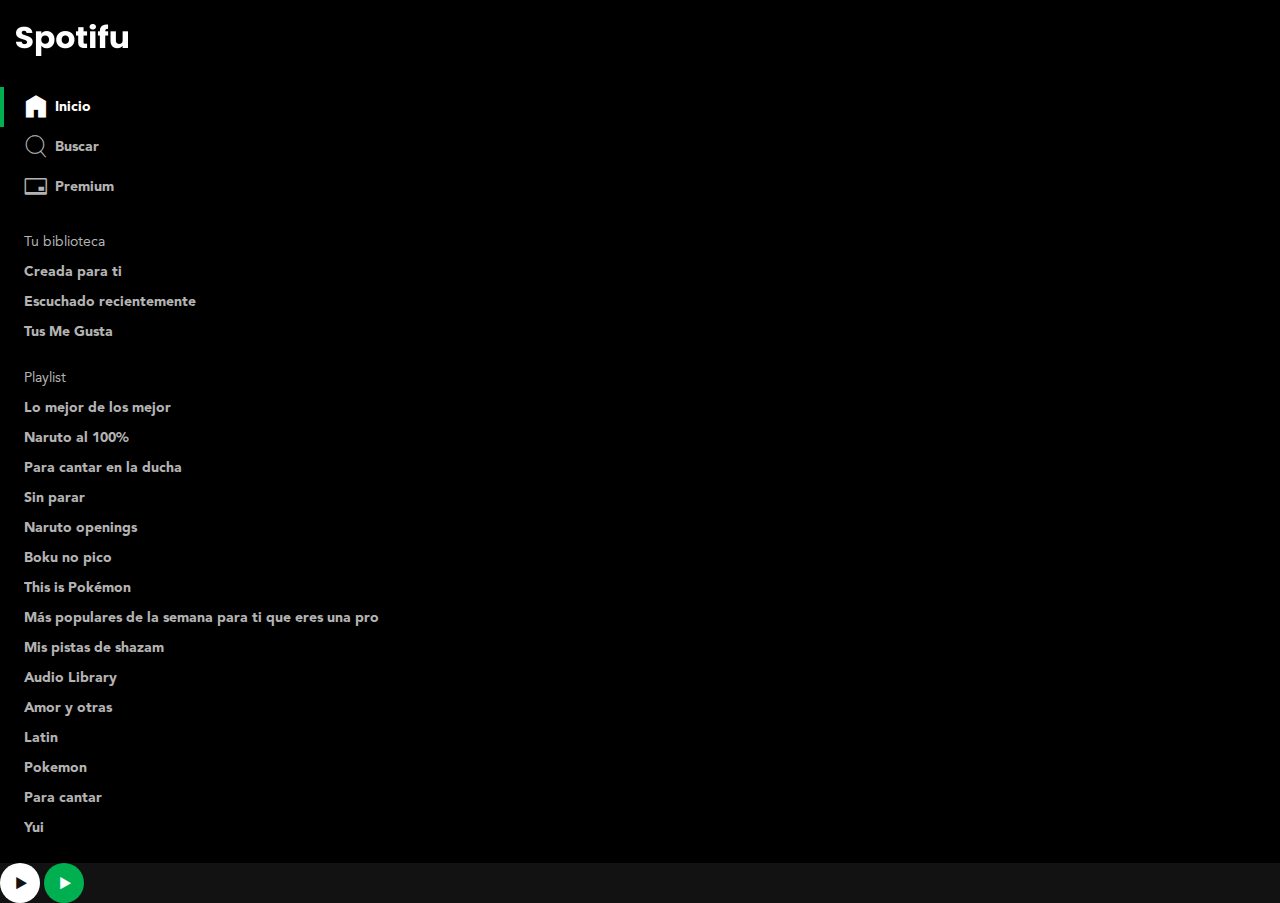
==== index.html @ 64c7693b "Add files via upload" ====
<!DOCTYPE html>
<html lang="en">
  <head>
    <meta charset="UTF-8" />
    <meta http-equiv="X-UA-Compatible" content="IE=edge" />
    <meta name="viewport" content="width=device-width, initial-scale=1.0" />
    <link rel="stylesheet" href="./css/index.css" />

    <meta property="og:title" content="Spotifu" />
    <meta property="og:type" content="website" />
    <meta property="og:url" content="#" />
    <meta
      property="og:image"
      content="https://open.spotifycdn.com/cdn/images/og-image.860da0d8.png"
    />
    <title>Spotifu</title>
  </head>
  <body class="body">
    <div class="sidebar">
      <header class="logo">
        <a href="/" aria-current="page">
          <img
            src="./images/spotifu-logo.png"
            class="logo-image"
            alt="Logo de Spotifu"
            title="Logo de Spotifu"
          />
        </a>
      </header>
      <nav class="menu" aria-label="Principal">
        <ul class="menu-list">
          <li class="menuItem is-active">
            <a href="/" class="link" aria-current="page">
              <i class="icon-home" aria-hidden="true"></i>
              <span>Inicio</span>
            </a>
          </li>
          <li class="menuItem">
            <a href="/" class="link">
              <i class="icon-search" aria-hidden="true"></i>
              <span>Buscar</span>
            </a>
          </li>
          <li class="menuItem">
            <a href="/" class="link">
              <i class="icon-creditCard" aria-hidden="true"></i>
              <span>Premium</span>
            </a>
          </li>
        </ul>
      </nav>
      <nav class="list" aria-labelledby="library-navigation">
        <h2 class="list-title" id="library-navigation">Tu biblioteca</h2>
        <ul class="list-content">
          <li class="list-item"><a href="#" class="link">Creada para ti</a></li>
          <li class="list-item">
            <a href="#" class="link">Escuchado recientemente</a>
          </li>
          <li class="list-item"><a href="#" class="link">Tus Me Gusta</a></li>
        </ul>
      </nav>
      <nav class="list" aria-labelledby="playlist-navigatoion">
        <h2 class="list-title" id="playlist-navigation">Playlist</h2>
        <ul class="list-content">
          <li class="list-item">
            <span class="ellipsis">
              <a href="#" class="link">Lo mejor de los mejor</a>
            </span>
          </li>
          <li class="list-item">
            <span class="ellipsis">
              <a href="#" class="link">Naruto al 100%</a>
            </span>
          </li>
          <li class="list-item">
            <span class="ellipsis">
              <a href="#" class="link">Para cantar en la ducha</a>
            </span>
          </li>
          <li class="list-item">
            <span class="ellipsis">
              <a href="#" class="link">Sin parar</a>
            </span>
          </li>
          <li class="list-item">
            <span class="ellipsis">
              <a href="#" class="link">Naruto openings</a>
            </span>
          </li>
          <li class="list-item">
            <span class="ellipsis">
              <a href="#" class="link">Boku no pico</a>
            </span>
          </li>
          <li class="list-item">
            <span class="ellipsis">
              <a href="#" class="link">This is Pokémon</a>
            </span>
          </li>
          <li class="list-item">
            <span class="ellipsis">
              <a href="#" class="link"
                >Más populares de la semana para ti que eres una pro</a
              >
            </span>
          </li>
          <li class="list-item">
            <span class="ellipsis">
              <a href="#" class="link">Mis pistas de shazam</a>
            </span>
          </li>
          <li class="list-item">
            <span class="ellipsis">
              <a href="#" class="link">Audio Library</a>
            </span>
          </li>
          <li class="list-item">
            <span class="ellipsis">
              <a href="#" class="link">Amor y otras</a>
            </span>
          </li>
          <li class="list-item">
            <span class="ellipsis">
              <a href="#" class="link">Latin</a>
            </span>
          </li>
          <li class="list-item">
            <span class="ellipsis">
              <a href="#" class="link">Pokemon</a>
            </span>
          </li>
          <li class="list-item">
            <span class="ellipsis">
              <a href="#" class="link">Para cantar</a>
            </span>
          </li>
          <li class="list-item">
            <span class="ellipsis">
              <a href="#" class="link">Yui</a>
            </span>
          </li>
        </ul>
      </nav>
    </div>

    <button
      class="buttonIcon is-white"
      aria-label="Reproducir"
      title="Reproducir"
    >
      <i class="icon-play" aria-hidden="true"></i>
    </button>
    <button
      class="buttonIcon is-primary"
      aria-label="Reproducir"
      title="Reproducir"
    >
      <i class="icon-play" aria-hidden="true"></i>
    </button>
  </body>
</html>
---- css/index.css ----
@import "./icons.css";
@import "./fonts.css";
@import "./body.css";
@import "./link.css";
@import "./button-icon.css";
@import "./sidebar.css";
@import "./ellipsis.css";

:root {
  --primary: #00b050;
  --white: #ffffff;
  --gray10: #b3b3b3;
  --gray20: #737373;
  --gray30: #282828;
  --gray40: #181818;
  --gray50: #121212;
  --gray60: #000000;
  --basefontFamily: Avenir, Helvetica, sans-serif;
  --headline1: bold 2rem / normal var(--basefontFamily);
  --headline2: bold 1.5rem/1.75rem var(--basefontFamily);
  --baseFont: normal 0.875rem/1.375rem var(--basefontFamily);
  --baseFontBold: bold 0.875rem/1.375rem var(--basefontFamily);
  --button: bold 0.875rem/1rem var(--basefontFamily);
  --small: normal 0.75em / normal var(--basefontFamily);
}
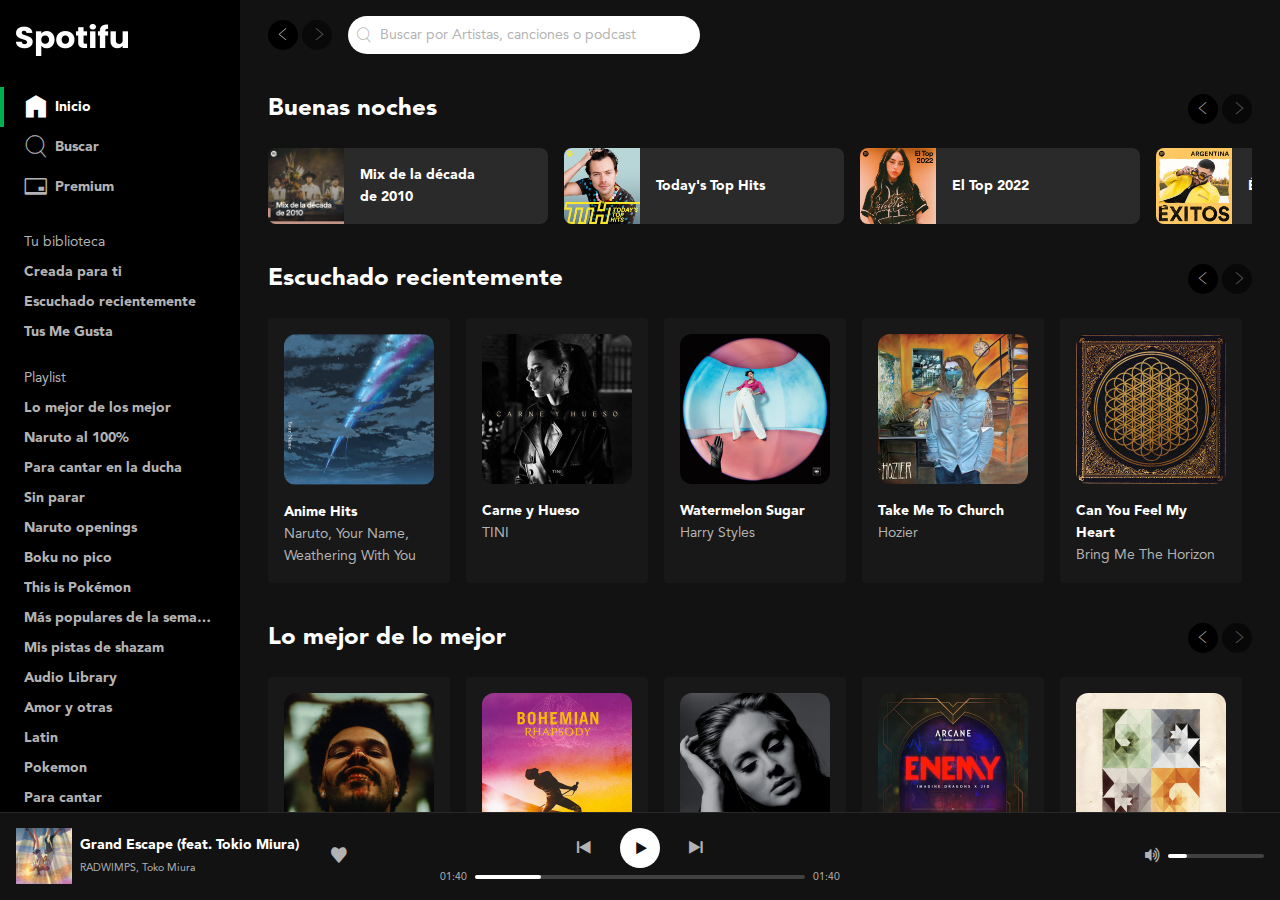
==== commit 61f6fee4: "Add files via upload" ====
--- a/index.html
+++ b/index.html
@@ -6,156 +6,1205 @@
     <meta name="viewport" content="width=device-width, initial-scale=1.0" />
     <link rel="stylesheet" href="./css/index.css" />
 
+    <link
+      rel="apple-touch-icon"
+      sizes="57x57"
+      href="./favicon/apple-icon-57x57.png"
+    />
+    <link
+      rel="apple-touch-icon"
+      sizes="60x60"
+      href="./favicon/apple-icon-60x60.png"
+    />
+    <link
+      rel="apple-touch-icon"
+      sizes="72x72"
+      href="./favicon/apple-icon-72x72.png"
+    />
+    <link
+      rel="apple-touch-icon"
+      sizes="76x76"
+      href="./favicon/apple-icon-76x76.png"
+    />
+    <link
+      rel="apple-touch-icon"
+      sizes="114x114"
+      href="./favicon/apple-icon-114x114.png"
+    />
+    <link
+      rel="apple-touch-icon"
+      sizes="120x120"
+      href="./favicon/apple-icon-120x120.png"
+    />
+    <link
+      rel="apple-touch-icon"
+      sizes="144x144"
+      href="./favicon/apple-icon-144x144.png"
+    />
+    <link
+      rel="apple-touch-icon"
+      sizes="152x152"
+      href="./favicon/apple-icon-152x152.png"
+    />
+    <link
+      rel="apple-touch-icon"
+      sizes="180x180"
+      href="./favicon/apple-icon-180x180.png"
+    />
+    <link
+      rel="icon"
+      type="image/png"
+      sizes="192x192"
+      href="./favicon/android-icon-192x192.png"
+    />
+    <link
+      rel="icon"
+      type="image/png"
+      sizes="32x32"
+      href="./favicon/favicon-32x32.png"
+    />
+    <link
+      rel="icon"
+      type="image/png"
+      sizes="96x96"
+      href="./favicon/favicon-96x96.png"
+    />
+    <link
+      rel="icon"
+      type="image/png"
+      sizes="16x16"
+      href="./favicon/favicon-16x16.png"
+    />
+    <link rel="manifest" href="./favicon/manifest.json" />
+    <meta name="msapplication-TileColor" content="#ffffff" />
+    <meta name="msapplication-TileImage" content="/ms-icon-144x144.png" />
+    <meta name="theme-color" content="#ffffff" />
     <meta property="og:title" content="Spotifu" />
     <meta property="og:type" content="website" />
-    <meta property="og:url" content="#" />
+    <meta property="og:url" content="https://lucaasvera.github.io/spotifu/" />
     <meta
       property="og:image"
       content="https://open.spotifycdn.com/cdn/images/og-image.860da0d8.png"
     />
+    <meta
+      property="og:description"
+      content="Spotifu es un reproductor de musica online."
+    />
     <title>Spotifu</title>
   </head>
   <body class="body">
-    <div class="sidebar">
-      <header class="logo">
-        <a href="/" aria-current="page">
-          <img
-            src="./images/spotifu-logo.png"
-            class="logo-image"
-            alt="Logo de Spotifu"
-            title="Logo de Spotifu"
-          />
-        </a>
-      </header>
-      <nav class="menu" aria-label="Principal">
-        <ul class="menu-list">
-          <li class="menuItem is-active">
-            <a href="/" class="link" aria-current="page">
-              <i class="icon-home" aria-hidden="true"></i>
-              <span>Inicio</span>
-            </a>
-          </li>
-          <li class="menuItem">
-            <a href="/" class="link">
-              <i class="icon-search" aria-hidden="true"></i>
-              <span>Buscar</span>
-            </a>
-          </li>
-          <li class="menuItem">
-            <a href="/" class="link">
-              <i class="icon-creditCard" aria-hidden="true"></i>
-              <span>Premium</span>
-            </a>
-          </li>
-        </ul>
-      </nav>
-      <nav class="list" aria-labelledby="library-navigation">
-        <h2 class="list-title" id="library-navigation">Tu biblioteca</h2>
-        <ul class="list-content">
-          <li class="list-item"><a href="#" class="link">Creada para ti</a></li>
-          <li class="list-item">
-            <a href="#" class="link">Escuchado recientemente</a>
-          </li>
-          <li class="list-item"><a href="#" class="link">Tus Me Gusta</a></li>
-        </ul>
-      </nav>
-      <nav class="list" aria-labelledby="playlist-navigatoion">
-        <h2 class="list-title" id="playlist-navigation">Playlist</h2>
-        <ul class="list-content">
-          <li class="list-item">
-            <span class="ellipsis">
-              <a href="#" class="link">Lo mejor de los mejor</a>
-            </span>
-          </li>
-          <li class="list-item">
-            <span class="ellipsis">
-              <a href="#" class="link">Naruto al 100%</a>
-            </span>
-          </li>
-          <li class="list-item">
-            <span class="ellipsis">
-              <a href="#" class="link">Para cantar en la ducha</a>
-            </span>
-          </li>
-          <li class="list-item">
-            <span class="ellipsis">
-              <a href="#" class="link">Sin parar</a>
-            </span>
-          </li>
-          <li class="list-item">
-            <span class="ellipsis">
-              <a href="#" class="link">Naruto openings</a>
-            </span>
-          </li>
-          <li class="list-item">
-            <span class="ellipsis">
-              <a href="#" class="link">Boku no pico</a>
-            </span>
-          </li>
-          <li class="list-item">
-            <span class="ellipsis">
-              <a href="#" class="link">This is Pokémon</a>
-            </span>
-          </li>
-          <li class="list-item">
-            <span class="ellipsis">
-              <a href="#" class="link"
-                >Más populares de la semana para ti que eres una pro</a
-              >
-            </span>
-          </li>
-          <li class="list-item">
-            <span class="ellipsis">
-              <a href="#" class="link">Mis pistas de shazam</a>
-            </span>
-          </li>
-          <li class="list-item">
-            <span class="ellipsis">
-              <a href="#" class="link">Audio Library</a>
-            </span>
-          </li>
-          <li class="list-item">
-            <span class="ellipsis">
-              <a href="#" class="link">Amor y otras</a>
-            </span>
-          </li>
-          <li class="list-item">
-            <span class="ellipsis">
-              <a href="#" class="link">Latin</a>
-            </span>
-          </li>
-          <li class="list-item">
-            <span class="ellipsis">
-              <a href="#" class="link">Pokemon</a>
-            </span>
-          </li>
-          <li class="list-item">
-            <span class="ellipsis">
-              <a href="#" class="link">Para cantar</a>
-            </span>
-          </li>
-          <li class="list-item">
-            <span class="ellipsis">
-              <a href="#" class="link">Yui</a>
-            </span>
-          </li>
-        </ul>
-      </nav>
+    <div class="layout">
+      <div class="layout-block">
+        <div class="layout-sidebar">
+          <div class="sidebar">
+            <header class="logo">
+              <a href="/" aria-current="page">
+                <img
+                  src="./images/spotifu-logo.png"
+                  class="logo-image"
+                  alt="Logo de Spotifu"
+                  title="Logo de Spotifu"
+                />
+              </a>
+            </header>
+            <nav class="menu" aria-label="Principal">
+              <ul class="menu-list">
+                <li class="menuItem is-active">
+                  <a href="/" class="link" aria-current="page">
+                    <i class="icon-home" aria-hidden="true"></i>
+                    <span>Inicio</span>
+                  </a>
+                </li>
+                <li class="menuItem">
+                  <a href="/" class="link">
+                    <i class="icon-search" aria-hidden="true"></i>
+                    <span>Buscar</span>
+                  </a>
+                </li>
+                <li class="menuItem">
+                  <a href="/" class="link">
+                    <i class="icon-creditCard" aria-hidden="true"></i>
+                    <span>Premium</span>
+                  </a>
+                </li>
+              </ul>
+            </nav>
+            <nav class="list" aria-labelledby="library-navigation">
+              <h2 class="list-title" id="library-navigation">Tu biblioteca</h2>
+              <ul class="list-content">
+                <li class="list-item">
+                  <a href="#" class="link">Creada para ti</a>
+                </li>
+                <li class="list-item">
+                  <a href="#" class="link">Escuchado recientemente</a>
+                </li>
+                <li class="list-item">
+                  <a href="#" class="link">Tus Me Gusta</a>
+                </li>
+              </ul>
+            </nav>
+            <nav class="list" aria-labelledby="playlist-navigatoion">
+              <h2 class="list-title" id="playlist-navigation">Playlist</h2>
+              <ul class="list-content">
+                <li class="list-item">
+                  <span class="ellipsis">
+                    <a href="#" class="link">Lo mejor de los mejor</a>
+                  </span>
+                </li>
+                <li class="list-item">
+                  <span class="ellipsis">
+                    <a href="#" class="link">Naruto al 100%</a>
+                  </span>
+                </li>
+                <li class="list-item">
+                  <span class="ellipsis">
+                    <a href="#" class="link">Para cantar en la ducha</a>
+                  </span>
+                </li>
+                <li class="list-item">
+                  <span class="ellipsis">
+                    <a href="#" class="link">Sin parar</a>
+                  </span>
+                </li>
+                <li class="list-item">
+                  <span class="ellipsis">
+                    <a href="#" class="link">Naruto openings</a>
+                  </span>
+                </li>
+                <li class="list-item">
+                  <span class="ellipsis">
+                    <a href="#" class="link">Boku no pico</a>
+                  </span>
+                </li>
+                <li class="list-item">
+                  <span class="ellipsis">
+                    <a href="#" class="link">This is Pokémon</a>
+                  </span>
+                </li>
+                <li class="list-item">
+                  <span class="ellipsis">
+                    <a href="#" class="link"
+                      >Más populares de la semana para ti que eres una pro</a
+                    >
+                  </span>
+                </li>
+                <li class="list-item">
+                  <span class="ellipsis">
+                    <a href="#" class="link">Mis pistas de shazam</a>
+                  </span>
+                </li>
+                <li class="list-item">
+                  <span class="ellipsis">
+                    <a href="#" class="link">Audio Library</a>
+                  </span>
+                </li>
+                <li class="list-item">
+                  <span class="ellipsis">
+                    <a href="#" class="link">Amor y otras</a>
+                  </span>
+                </li>
+                <li class="list-item">
+                  <span class="ellipsis">
+                    <a href="#" class="link">Latin</a>
+                  </span>
+                </li>
+                <li class="list-item">
+                  <span class="ellipsis">
+                    <a href="#" class="link">Pokemon</a>
+                  </span>
+                </li>
+                <li class="list-item">
+                  <span class="ellipsis">
+                    <a href="#" class="link">Para cantar</a>
+                  </span>
+                </li>
+                <li class="list-item">
+                  <span class="ellipsis">
+                    <a href="#" class="link">Yui</a>
+                  </span>
+                </li>
+              </ul>
+            </nav>
+          </div>
+        </div>
+
+        <div class="layout-main">
+          <div class="page">
+            <div class="sticky">
+              <div class="page-block">
+                <header
+                  class="header"
+                  aria-label="Barra superior y menú del usuario"
+                >
+                  <div class="navigation">
+                    <button
+                      class="navigation-prev"
+                      aria-label="Volver"
+                      title="Volver"
+                    >
+                      <i class="icon-arrowLeft" aria-hidden="true"></i>
+                    </button>
+                    <button
+                      class="navigation-next"
+                      disabled
+                      aria-label="Avanzar"
+                      title="Avanzar"
+                    >
+                      <i class="icon-arrowRight" aria-hidden="true"></i>
+                    </button>
+                  </div>
+                  <form
+                    class="search"
+                    role="search"
+                    aria-label="Buscar por Artistas, canciones o podcast"
+                  >
+                    <i class="icon-search" aria-hidden="true"></i>
+                    <input
+                      type="search"
+                      placeholder="Buscar por Artistas, canciones o podcast"
+                    />
+                  </form>
+                </header>
+              </div>
+            </div>
+            <main class="page-block">
+              <section class="playlistList" aria-labelledby="region1">
+                <div class="playlistList-top">
+                  <h2 class="playlistList-title" id="region1">Buenas noches</h2>
+                  <div class="navigation">
+                    <button
+                      class="navigation-prev"
+                      aria-label="Volver"
+                      title="Volver"
+                    >
+                      <i class="icon-arrowLeft" aria-hidden="true"></i>
+                    </button>
+                    <button
+                      class="navigation-next"
+                      disabled
+                      aria-label="Avanzar"
+                      title="Avanzar"
+                    >
+                      <i class="icon-arrowRight" aria-hidden="true"></i>
+                    </button>
+                  </div>
+                </div>
+                <div class="playlistList-container">
+                  <div class="playlistB">
+                    <div class="playlistB-cover">
+                      <img
+                        src="./images/mix-de-la-decada-de-2010.png"
+                        width="76"
+                        height="76"
+                        alt="Cover de la playlist Mix de la decada de 2010"
+                      />
+                    </div>
+                    <div class="playlistB-details">
+                      <h3 class="playlistB-title">Mix de la década de 2010</h3>
+
+                      <div class="playlistB-control">
+                        <button
+                          class="buttonIcon is-primary"
+                          title="Reproducir la lista de reproducción Mix de la década de 2010"
+                          aria-label="Reproducir la lista de reproducción Mix de la década de 2010"
+                        >
+                          <i class="icon-play" aria-hidden="true"></i>
+                        </button>
+                      </div>
+                    </div>
+                  </div>
+                  <div class="playlistB">
+                    <div class="playlistB-cover">
+                      <img
+                        src="./images/today-top-hits.png"
+                        width="76"
+                        height="76"
+                        alt="Cover de la playlist Today's top hits"
+                      />
+                    </div>
+                    <div class="playlistB-details">
+                      <h3 class="playlistB-title">Today's Top Hits</h3>
+
+                      <div class="playlistB-control">
+                        <button
+                          class="buttonIcon is-primary"
+                          title="Reproducir la lista de reproducción Today's Top Hits"
+                          aria-label="Reproducir la lista de reproducción Today's Top Hits"
+                        >
+                          <i class="icon-play" aria-hidden="true"></i>
+                        </button>
+                      </div>
+                    </div>
+                  </div>
+                  <div class="playlistB">
+                    <div class="playlistB-cover">
+                      <img
+                        src="./images/top-2022.png"
+                        width="76"
+                        height="76"
+                        alt="Cover de la playlist El Top 2022"
+                      />
+                    </div>
+                    <div class="playlistB-details">
+                      <h3 class="playlistB-title">El Top 2022</h3>
+
+                      <div class="playlistB-control">
+                        <button
+                          class="buttonIcon is-primary"
+                          title="Reproducir la lista de reproducción El Top 2022"
+                          aria-label="Reproducir la lista de reproducción El Top 2022"
+                        >
+                          <i class="icon-play" aria-hidden="true"></i>
+                        </button>
+                      </div>
+                    </div>
+                  </div>
+                  <div class="playlistB">
+                    <div class="playlistB-cover">
+                      <img
+                        src="./images/exitos-argentina.png"
+                        width="76"
+                        height="76"
+                        alt="Cover de la playlist Éxitos Argentina"
+                      />
+                    </div>
+                    <div class="playlistB-details">
+                      <h3 class="playlistB-title">Éxitos Argentina</h3>
+
+                      <div class="playlistB-control">
+                        <button
+                          class="buttonIcon is-primary"
+                          title="Reproducir la lista de reproducción Éxitos Argentina"
+                          aria-label="Reproducir la lista de reproducción Éxitos Argentina"
+                        >
+                          <i class="icon-play" aria-hidden="true"></i>
+                        </button>
+                      </div>
+                    </div>
+                  </div>
+                  <div class="playlistB">
+                    <div class="playlistB-cover">
+                      <img
+                        src="./images/la-lista-pop.png"
+                        width="76"
+                        height="76"
+                        alt="Cover de la playlist La Lista Pop"
+                      />
+                    </div>
+                    <div class="playlistB-details">
+                      <h3 class="playlistB-title">La Lista Pop</h3>
+
+                      <div class="playlistB-control">
+                        <button
+                          class="buttonIcon is-primary"
+                          title="Reproducir la lista de reproducción La Lista Pop"
+                          aria-label="Reproducir la lista de reproducción La Lista Pop"
+                        >
+                          <i class="icon-play" aria-hidden="true"></i>
+                        </button>
+                      </div>
+                    </div>
+                  </div>
+                  <div class="playlistB">
+                    <div class="playlistB-cover">
+                      <img
+                        src="./images/rock-nacional.png"
+                        width="76"
+                        height="76"
+                        alt="Cover de la playlist Rock Nacional"
+                      />
+                    </div>
+                    <div class="playlistB-details">
+                      <h3 class="playlistB-title">Rock Nacional</h3>
+
+                      <div class="playlistB-control">
+                        <button
+                          class="buttonIcon is-primary"
+                          title="Reproducir la lista de reproducción Rock Nacional"
+                          aria-label="Reproducir la lista de reproducción Rock Nacional"
+                        >
+                          <i class="icon-play" aria-hidden="true"></i>
+                        </button>
+                      </div>
+                    </div>
+                  </div>
+                  <div class="playlistB">
+                    <div class="playlistB-cover">
+                      <img
+                        src="./images/mix-de-los-90.png"
+                        width="76"
+                        height="76"
+                        alt="Cover de la playlist Mix de los 90"
+                      />
+                    </div>
+                    <div class="playlistB-details">
+                      <h3 class="playlistB-title">Mix de los 90</h3>
+
+                      <div class="playlistB-control">
+                        <button
+                          class="buttonIcon is-primary"
+                          title="Reproducir la lista de reproducción Mix de los 90"
+                          aria-label="Reproducir la lista de reproducción Mix de los 90"
+                        >
+                          <i class="icon-play" aria-hidden="true"></i>
+                        </button>
+                      </div>
+                    </div>
+                  </div>
+                  <div class="playlistB">
+                    <div class="playlistB-cover">
+                      <img
+                        src="./images/mix-reggaeton.png"
+                        width="76"
+                        height="76"
+                        alt="Cover de la playlist Mix Reggaeton"
+                      />
+                    </div>
+                    <div class="playlistB-details">
+                      <h3 class="playlistB-title">Mix Reggaeton</h3>
+
+                      <div class="playlistB-control">
+                        <button
+                          class="buttonIcon is-primary"
+                          title="Reproducir la lista de reproducción Mix Reggaeton"
+                          aria-label="Reproducir la lista de reproducción Mix Reggaeton"
+                        >
+                          <i class="icon-play" aria-hidden="true"></i>
+                        </button>
+                      </div>
+                    </div>
+                  </div>
+                  <div class="playlistB">
+                    <div class="playlistB-cover">
+                      <img
+                        src="./images/mix-de-chill.png"
+                        width="76"
+                        height="76"
+                        alt="Cover de la playlist Mix de chill"
+                      />
+                    </div>
+                    <div class="playlistB-details">
+                      <h3 class="playlistB-title">Mix de chill</h3>
+
+                      <div class="playlistB-control">
+                        <button
+                          class="buttonIcon is-primary"
+                          title="Reproducir la lista de reproducción Mix de chill"
+                          aria-label="Reproducir la lista de reproducción Mix de chill"
+                        >
+                          <i class="icon-play" aria-hidden="true"></i>
+                        </button>
+                      </div>
+                    </div>
+                  </div>
+                </div>
+              </section>
+
+              <section class="playlistList" aria-labelledby="region2">
+                <div class="playlistList-top">
+                  <h2 class="playlistList-title" id="region2">
+                    Escuchado recientemente
+                  </h2>
+                  <div class="navigation">
+                    <button
+                      class="navigation-prev"
+                      aria-label="Volver"
+                      title="Volver"
+                    >
+                      <i class="icon-arrowLeft" aria-hidden="true"></i>
+                    </button>
+                    <button
+                      class="navigation-next"
+                      disabled
+                      aria-label="Avanzar"
+                      title="Avanzar"
+                    >
+                      <i class="icon-arrowRight" aria-hidden="true"></i>
+                    </button>
+                  </div>
+                </div>
+                <div class="playlistList-container">
+                  <div class="playlistA">
+                    <div class="playlistA-cover">
+                      <img
+                        src="./images/anime-hits.png"
+                        width="150"
+                        height="150"
+                        alt="Cover de la playlist Anime Hits"
+                      />
+                      <button
+                        class="buttonIcon is-primary"
+                        aria-label="Reproducir"
+                        title="Reproducir"
+                      >
+                        <i class="icon-play" aria-hidden="true"></i>
+                      </button>
+                    </div>
+                    <h3 class="playlistA-title">Anime Hits</h3>
+                    <h4 class="playlistA-description">
+                      Naruto, Your Name, Weathering With You
+                    </h4>
+                  </div>
+                  <div class="playlistA">
+                    <div class="playlistA-cover">
+                      <img
+                        src="./images/tini-carne-y-hueso.png"
+                        width="150"
+                        height="150"
+                        alt="Cover de la playlist Carne y Hueso"
+                      />
+                      <button
+                        class="buttonIcon is-primary"
+                        aria-label="Reproducir"
+                        title="Reproducir"
+                      >
+                        <i class="icon-play" aria-hidden="true"></i>
+                      </button>
+                    </div>
+                    <h3 class="playlistA-title">Carne y Hueso</h3>
+                    <h4 class="playlistA-description">TINI</h4>
+                  </div>
+                  <div class="playlistA">
+                    <div class="playlistA-cover">
+                      <img
+                        src="./images/watermelon-sugar-harry.png"
+                        width="150"
+                        height="150"
+                        alt="Cover de la playlist Watermelon Sugar"
+                      />
+                      <button
+                        class="buttonIcon is-primary"
+                        aria-label="Reproducir"
+                        title="Reproducir"
+                      >
+                        <i class="icon-play" aria-hidden="true"></i>
+                      </button>
+                    </div>
+                    <h3 class="playlistA-title">Watermelon Sugar</h3>
+                    <h4 class="playlistA-description">Harry Styles</h4>
+                  </div>
+                  <div class="playlistA">
+                    <div class="playlistA-cover">
+                      <img
+                        src="./images/take-me-to-church.png"
+                        width="150"
+                        height="150"
+                        alt="Cover de la playlist Take Me To Church"
+                      />
+                      <button
+                        class="buttonIcon is-primary"
+                        aria-label="Reproducir"
+                        title="Reproducir"
+                      >
+                        <i class="icon-play" aria-hidden="true"></i>
+                      </button>
+                    </div>
+                    <h3 class="playlistA-title">Take Me To Church</h3>
+                    <h4 class="playlistA-description">Hozier</h4>
+                  </div>
+                  <div class="playlistA">
+                    <div class="playlistA-cover">
+                      <img
+                        src="./images/can-you-feel-my-heart.png"
+                        width="150"
+                        height="150"
+                        alt="Cover de la playlist Can You Feel My Heart"
+                      />
+                      <button
+                        class="buttonIcon is-primary"
+                        aria-label="Reproducir"
+                        title="Reproducir"
+                      >
+                        <i class="icon-play" aria-hidden="true"></i>
+                      </button>
+                    </div>
+                    <h3 class="playlistA-title">Can You Feel My Heart</h3>
+                    <h4 class="playlistA-description">Bring Me The Horizon</h4>
+                  </div>
+                  <div class="playlistA">
+                    <div class="playlistA-cover">
+                      <img
+                        src="./images/n5-lali.png"
+                        width="150"
+                        height="150"
+                        alt="Cover de la playlist N5"
+                      />
+                      <button
+                        class="buttonIcon is-primary"
+                        aria-label="Reproducir"
+                        title="Reproducir"
+                      >
+                        <i class="icon-play" aria-hidden="true"></i>
+                      </button>
+                    </div>
+                    <h3 class="playlistA-title">N5</h3>
+                    <h4 class="playlistA-description">Lali</h4>
+                  </div>
+                  <div class="playlistA">
+                    <div class="playlistA-cover">
+                      <img
+                        src="./images/fresh-mau-ricky.png"
+                        width="150"
+                        height="150"
+                        alt="Cover de la playlist Fresh"
+                      />
+                      <button
+                        class="buttonIcon is-primary"
+                        aria-label="Reproducir"
+                        title="Reproducir"
+                      >
+                        <i class="icon-play" aria-hidden="true"></i>
+                      </button>
+                    </div>
+                    <h3 class="playlistA-title">Fresh</h3>
+                    <h4 class="playlistA-description">Mau y Ricky</h4>
+                  </div>
+                  <div class="playlistA">
+                    <div class="playlistA-cover">
+                      <img
+                        src="./images/bohemian-rhapsody-queen.png"
+                        width="150"
+                        height="150"
+                        alt="Cover de la playlist Bohemian Rhapsody"
+                      />
+                      <button
+                        class="buttonIcon is-primary"
+                        aria-label="Reproducir"
+                        title="Reproducir"
+                      >
+                        <i class="icon-play" aria-hidden="true"></i>
+                      </button>
+                    </div>
+                    <h3 class="playlistA-title">Bohemian Rhapsody</h3>
+                    <h4 class="playlistA-description">Queen</h4>
+                  </div>
+                  <div class="playlistA">
+                    <div class="playlistA-cover">
+                      <img
+                        src="./images/believer-imagine-dragons.png"
+                        width="150"
+                        height="150"
+                        alt="Cover de la playlist Believer"
+                      />
+                      <button
+                        class="buttonIcon is-primary"
+                        aria-label="Reproducir"
+                        title="Reproducir"
+                      >
+                        <i class="icon-play" aria-hidden="true"></i>
+                      </button>
+                    </div>
+                    <h3 class="playlistA-title">Believer</h3>
+                    <h4 class="playlistA-description">Imagine Dragons</h4>
+                  </div>
+                </div>
+              </section>
+              <section class="playlistList" aria-labelledby="region3">
+                <div class="playlistList-top">
+                  <h2 class="playlistList-title" id="region3">
+                    Lo mejor de lo mejor
+                  </h2>
+                  <div class="navigation">
+                    <button
+                      class="navigation-prev"
+                      aria-label="Volver"
+                      title="Volver"
+                    >
+                      <i class="icon-arrowLeft" aria-hidden="true"></i>
+                    </button>
+                    <button
+                      class="navigation-next"
+                      disabled
+                      aria-label="Avanzar"
+                      title="Avanzar"
+                    >
+                      <i class="icon-arrowRight" aria-hidden="true"></i>
+                    </button>
+                  </div>
+                </div>
+                <div class="playlistList-container">
+                  <div class="playlistA">
+                    <div class="playlistA-cover">
+                      <img
+                        src="./images/save-your-tears.png"
+                        width="150"
+                        height="150"
+                        alt="Cover de la cancion Save Your Tears"
+                      />
+                      <button
+                        class="buttonIcon is-primary"
+                        aria-label="Reproducir"
+                        title="Reproducir"
+                      >
+                        <i class="icon-play" aria-hidden="true"></i>
+                      </button>
+                    </div>
+                    <h3 class="playlistA-title">Save Your Tears</h3>
+                    <h4 class="playlistA-description">The Weeknd</h4>
+                  </div>
+                  <div class="playlistA">
+                    <div class="playlistA-cover">
+                      <img
+                        src="./images/the-show-must-go-on.png"
+                        width="150"
+                        height="150"
+                        alt="Cover de la cancion The Show Must Go On"
+                      />
+                      <button
+                        class="buttonIcon is-primary"
+                        aria-label="Reproducir"
+                        title="Reproducir"
+                      >
+                        <i class="icon-play" aria-hidden="true"></i>
+                      </button>
+                    </div>
+                    <h3 class="playlistA-title">The Show Must Go On</h3>
+                    <h4 class="playlistA-description">Queen</h4>
+                  </div>
+                  <div class="playlistA">
+                    <div class="playlistA-cover">
+                      <img
+                        src="./images/dont-you-remember.png"
+                        width="150"
+                        height="150"
+                        alt="Cover de la cancion Don't You Remember"
+                      />
+                      <button
+                        class="buttonIcon is-primary"
+                        aria-label="Reproducir"
+                        title="Reproducir"
+                      >
+                        <i class="icon-play" aria-hidden="true"></i>
+                      </button>
+                    </div>
+                    <h3 class="playlistA-title">Don't You Remember</h3>
+                    <h4 class="playlistA-description">Adele</h4>
+                  </div>
+                  <div class="playlistA">
+                    <div class="playlistA-cover">
+                      <img
+                        src="./images/enemy.png"
+                        width="150"
+                        height="150"
+                        alt="Cover de la cancion Enemy"
+                      />
+                      <button
+                        class="buttonIcon is-primary"
+                        aria-label="Reproducir"
+                        title="Reproducir"
+                      >
+                        <i class="icon-play" aria-hidden="true"></i>
+                      </button>
+                    </div>
+                    <h3 class="playlistA-title">Enemy (with JID)</h3>
+                    <h4 class="playlistA-description">Imagine Dragons</h4>
+                  </div>
+                  <div class="playlistA">
+                    <div class="playlistA-cover">
+                      <img
+                        src="./images/somebody-that-i-used-to-know.png"
+                        width="150"
+                        height="150"
+                        alt="Cover de la cancion Somebody That I Used To Know"
+                      />
+                      <button
+                        class="buttonIcon is-primary"
+                        aria-label="Reproducir"
+                        title="Reproducir"
+                      >
+                        <i class="icon-play" aria-hidden="true"></i>
+                      </button>
+                    </div>
+                    <h3 class="playlistA-title">
+                      Somebody That I Used To Know
+                    </h3>
+                    <h4 class="playlistA-description">Gotye, Kimbra</h4>
+                  </div>
+                  <div class="playlistA">
+                    <div class="playlistA-cover">
+                      <img
+                        src="./images/clocks.png"
+                        width="150"
+                        height="150"
+                        alt="Cover de la cancion Clocks"
+                      />
+                      <button
+                        class="buttonIcon is-primary"
+                        aria-label="Reproducir"
+                        title="Reproducir"
+                      >
+                        <i class="icon-play" aria-hidden="true"></i>
+                      </button>
+                    </div>
+                    <h3 class="playlistA-title">Clocks</h3>
+                    <h4 class="playlistA-description">Coldplay</h4>
+                  </div>
+                  <div class="playlistA">
+                    <div class="playlistA-cover">
+                      <img
+                        src="./images/late-night-talking.png"
+                        width="150"
+                        height="150"
+                        alt="Cover de la cancion Late Night Talking"
+                      />
+                      <button
+                        class="buttonIcon is-primary"
+                        aria-label="Reproducir"
+                        title="Reproducir"
+                      >
+                        <i class="icon-play" aria-hidden="true"></i>
+                      </button>
+                    </div>
+                    <h3 class="playlistA-title">Late Night Talking</h3>
+                    <h4 class="playlistA-description">Harry Styles</h4>
+                  </div>
+                  <div class="playlistA">
+                    <div class="playlistA-cover">
+                      <img
+                        src="./images/beggin.png"
+                        width="150"
+                        height="150"
+                        alt="Cover de la cancion Beggin'"
+                      />
+                      <button
+                        class="buttonIcon is-primary"
+                        aria-label="Reproducir"
+                        title="Reproducir"
+                      >
+                        <i class="icon-play" aria-hidden="true"></i>
+                      </button>
+                    </div>
+                    <h3 class="playlistA-title">Beggin'</h3>
+                    <h4 class="playlistA-description">Måneskin</h4>
+                  </div>
+                  <div class="playlistA">
+                    <div class="playlistA-cover">
+                      <img
+                        src="./images/givenchy.png"
+                        width="150"
+                        height="150"
+                        alt="Cover de la cancion GIVENCHY"
+                      />
+                      <button
+                        class="buttonIcon is-primary"
+                        aria-label="Reproducir"
+                        title="Reproducir"
+                      >
+                        <i class="icon-play" aria-hidden="true"></i>
+                      </button>
+                    </div>
+                    <h3 class="playlistA-title">GIVENCHY</h3>
+                    <h4 class="playlistA-description">Duki</h4>
+                  </div>
+                </div>
+              </section>
+              <section class="playlistList" aria-labelledby="region4">
+                <div class="playlistList-top">
+                  <h2 class="playlistList-title" id="region4">Podcast</h2>
+                  <div class="navigation">
+                    <button
+                      class="navigation-prev"
+                      aria-label="Volver"
+                      title="Volver"
+                    >
+                      <i class="icon-arrowLeft" aria-hidden="true"></i>
+                    </button>
+                    <button
+                      class="navigation-next"
+                      disabled
+                      aria-label="Avanzar"
+                      title="Avanzar"
+                    >
+                      <i class="icon-arrowRight" aria-hidden="true"></i>
+                    </button>
+                  </div>
+                </div>
+                <div class="playlistList-container">
+                  <div class="playlistA">
+                    <div class="playlistA-cover">
+                      <img
+                        src="./images/no-te-rindas.png"
+                        width="150"
+                        height="150"
+                        alt="Cover del podcast No Te Rindas junto a Leonidas Esteban"
+                      />
+                      <button
+                        class="buttonIcon is-primary"
+                        aria-label="Reproducir"
+                        title="Reproducir"
+                      >
+                        <i class="icon-play" aria-hidden="true"></i>
+                      </button>
+                    </div>
+                    <h3 class="playlistA-title">
+                      No Te Rindas junto a Leonidas Esteban
+                    </h3>
+                    <h4 class="playlistA-description">Cafe con tech</h4>
+                  </div>
+                  <div class="playlistA">
+                    <div class="playlistA-cover">
+                      <img
+                        src="./images/thinking-in-english.png"
+                        width="150"
+                        height="150"
+                        alt="Cover del podcast Thinking In English"
+                      />
+                      <button
+                        class="buttonIcon is-primary"
+                        aria-label="Reproducir"
+                        title="Reproducir"
+                      >
+                        <i class="icon-play" aria-hidden="true"></i>
+                      </button>
+                    </div>
+                    <h3 class="playlistA-title">Thinking In English</h3>
+                    <h4 class="playlistA-description">Thinking In English</h4>
+                  </div>
+                  <div class="playlistA">
+                    <div class="playlistA-cover">
+                      <img
+                        src="./images/listening-podcast.png"
+                        width="150"
+                        height="150"
+                        alt="Cover del podcast Listening Time"
+                      />
+                      <button
+                        class="buttonIcon is-primary"
+                        aria-label="Reproducir"
+                        title="Reproducir"
+                      >
+                        <i class="icon-play" aria-hidden="true"></i>
+                      </button>
+                    </div>
+                    <h3 class="playlistA-title">Listening Time</h3>
+                    <h4 class="playlistA-description">Conner Pe</h4>
+                  </div>
+                  <div class="playlistA">
+                    <div class="playlistA-cover">
+                      <img
+                        src="./images/ted-en-español.png"
+                        width="150"
+                        height="150"
+                        alt="Cover del podcast TED en Español"
+                      />
+                      <button
+                        class="buttonIcon is-primary"
+                        aria-label="Reproducir"
+                        title="Reproducir"
+                      >
+                        <i class="icon-play" aria-hidden="true"></i>
+                      </button>
+                    </div>
+                    <h3 class="playlistA-title">TED en Español</h3>
+                    <h4 class="playlistA-description">TED</h4>
+                  </div>
+                  <div class="playlistA">
+                    <div class="playlistA-cover">
+                      <img
+                        src="./images/entiende-tu-mente.png"
+                        width="150"
+                        height="150"
+                        alt="Cover del podcast Entiende Tu Mente"
+                      />
+                      <button
+                        class="buttonIcon is-primary"
+                        aria-label="Reproducir"
+                        title="Reproducir"
+                      >
+                        <i class="icon-play" aria-hidden="true"></i>
+                      </button>
+                    </div>
+                    <h3 class="playlistA-title">Entiende Tu Mente</h3>
+                    <h4 class="playlistA-description">Spotify Studios</h4>
+                  </div>
+                  <div class="playlistA">
+                    <div class="playlistA-cover">
+                      <img
+                        src="./images/historia-en-podcast.png"
+                        width="150"
+                        height="150"
+                        alt="Cover del podcast Historia en Podcast"
+                      />
+                      <button
+                        class="buttonIcon is-primary"
+                        aria-label="Reproducir"
+                        title="Reproducir"
+                      >
+                        <i class="icon-play" aria-hidden="true"></i>
+                      </button>
+                    </div>
+                    <h3 class="playlistA-title">Historia en Podcast</h3>
+                    <h4 class="playlistA-description">Lucas Botta</h4>
+                  </div>
+                  <div class="playlistA">
+                    <div class="playlistA-cover">
+                      <img
+                        src="./images/nutricion-entrenamiento.png"
+                        width="150"
+                        height="150"
+                        alt="Cover del podcast Nutricion y Entrenamiento"
+                      />
+                      <button
+                        class="buttonIcon is-primary"
+                        aria-label="Reproducir"
+                        title="Reproducir"
+                      >
+                        <i class="icon-play" aria-hidden="true"></i>
+                      </button>
+                    </div>
+                    <h3 class="playlistA-title">Nutricion y Entrenamiento</h3>
+                    <h4 class="playlistA-description">FIIT</h4>
+                  </div>
+                  <div class="playlistA">
+                    <div class="playlistA-cover">
+                      <img
+                        src="./images/despertando.png"
+                        width="150"
+                        height="150"
+                        alt="Cover del podcast Despertando"
+                      />
+                      <button
+                        class="buttonIcon is-primary"
+                        aria-label="Reproducir"
+                        title="Reproducir"
+                      >
+                        <i class="icon-play" aria-hidden="true"></i>
+                      </button>
+                    </div>
+                    <h3 class="playlistA-title">Despertando Podcast</h3>
+                    <h4 class="playlistA-description">Dudas Media</h4>
+                  </div>
+                  <div class="playlistA">
+                    <div class="playlistA-cover">
+                      <img
+                        src="./images/historia-moda.png"
+                        width="150"
+                        height="150"
+                        alt="Cover del podcast Historia y Moda"
+                      />
+                      <button
+                        class="buttonIcon is-primary"
+                        aria-label="Reproducir"
+                        title="Reproducir"
+                      >
+                        <i class="icon-play" aria-hidden="true"></i>
+                      </button>
+                    </div>
+                    <h3 class="playlistA-title">Historia y Moda</h3>
+                    <h4 class="playlistA-description">Diana Porta</h4>
+                  </div>
+                </div>
+              </section>
+            </main>
+          </div>
+        </div>
+      </div>
+
+      <div class="layout-block">
+        <footer class="layout-bottom">
+          <div class="player">
+            <div class="player-nowPlaying">
+              <div class="nowPlaying">
+                <div class="nowPlaying-cover">
+                  <img
+                    src="./images/grand-scape.png"
+                    width="56"
+                    height="56"
+                    alt="Portada de Grand Escape (feat. Tokio Miura) de RADWIMPS, Toko Miura"
+                    title="Portada de Grand Escape (feat. Tokio Miura) de RADWIMPS, Toko Miura"
+                  />
+                </div>
+                <div class="nowPlaying-details">
+                  <div class="nowPlaying-description">
+                    <a href="#" class="nowPlaying-title"
+                      >Grand Escape (feat. Tokio Miura)</a
+                    >
+                    <a href="#" class="nowPlaying-artist"
+                      >RADWIMPS, Toko Miura</a
+                    >
+                  </div>
+                  <div class="nowPlaying-actions">
+                    <button
+                      class="player-control"
+                      role="switch"
+                      aria-checked="false"
+                      aria-label="Guardar en tu biblioteca"
+                      title="Guardar en tu biblioteca"
+                    >
+                      <i class="icon-heart" aria-hidden="true"></i>
+                    </button>
+                  </div>
+                </div>
+              </div>
+            </div>
+            <div class="player-playerControls">
+              <div class="playerControls">
+                <div
+                  class="playerControls-buttons"
+                  aria-label="Controles de reproducción"
+                >
+                  <button
+                    class="buttonIcon"
+                    aria-label="Anterior"
+                    title="Anterior"
+                  >
+                    <i class="icon-prev" aria-hidden="true"></i>
+                  </button>
+                  <button
+                    class="buttonIcon is-white"
+                    aria-label="Reproducir"
+                    title="Reproducir"
+                  >
+                    <i class="icon-play" aria-hidden="true"></i>
+                  </button>
+                  <button
+                    class="buttonIcon"
+                    aria-label="Siguiente"
+                    title="Siguiente"
+                  >
+                    <i class="icon-next" aria-hidden="true"></i>
+                  </button>
+                </div>
+                <div class="playerPlayback">
+                  <span class="playerPlayback-progressTime">01:40</span>
+                  <div class="playerPlayback-slider">
+                    <div class="slider">
+                      <div class="slider-progress">
+                        <button
+                          class="slider-button"
+                          aria-label="Controlar el progreso de la reproducción"
+                        ></button>
+                      </div>
+                    </div>
+                  </div>
+                  <span class="playerPlayback-progressTime">01:40</span>
+                </div>
+              </div>
+            </div>
+            <div class="player-playerVolume">
+              <div class="playerVolume">
+                <button
+                  class="player-control"
+                  aria-label="Silenciar"
+                  aria-describedby="volumen-icon"
+                >
+                  <i class="icon-volumeUp" id="volumen-icon"></i>
+                </button>
+                <div class="playerVolume-slider">
+                  <div class="slider">
+                    <div class="slider-progress">
+                      <button
+                        class="slider-button"
+                        aria-label="Controlar el progreso de la reproducción"
+                      ></button>
+                    </div>
+                  </div>
+                </div>
+              </div>
+            </div>
+          </div>
+        </footer>
+      </div>
     </div>
-
-    <button
-      class="buttonIcon is-white"
-      aria-label="Reproducir"
-      title="Reproducir"
-    >
-      <i class="icon-play" aria-hidden="true"></i>
-    </button>
-    <button
-      class="buttonIcon is-primary"
-      aria-label="Reproducir"
-      title="Reproducir"
-    >
-      <i class="icon-play" aria-hidden="true"></i>
-    </button>
   </body>
 </html>
--- a/css/index.css
+++ b/css/index.css
@@ -5,8 +5,13 @@
 @import "./button-icon.css";
 @import "./sidebar.css";
 @import "./ellipsis.css";
+@import "./player.css";
+@import "./page.css";
+@import "./layout.css";
+@import "./scrollbar.css";
 
 :root {
+  font-size: 14px;
   --primary: #00b050;
   --white: #ffffff;
   --gray10: #b3b3b3;
@@ -23,3 +28,14 @@
   --button: bold 0.875rem/1rem var(--basefontFamily);
   --small: normal 0.75em / normal var(--basefontFamily);
 }
+@media screen and (min-width: 768px) {
+  :root {
+    font-size: 16px;
+  }
+}
+
+@media screen and (min-width: 1367px) {
+  :root {
+    font-size: 18px;
+  }
+}
